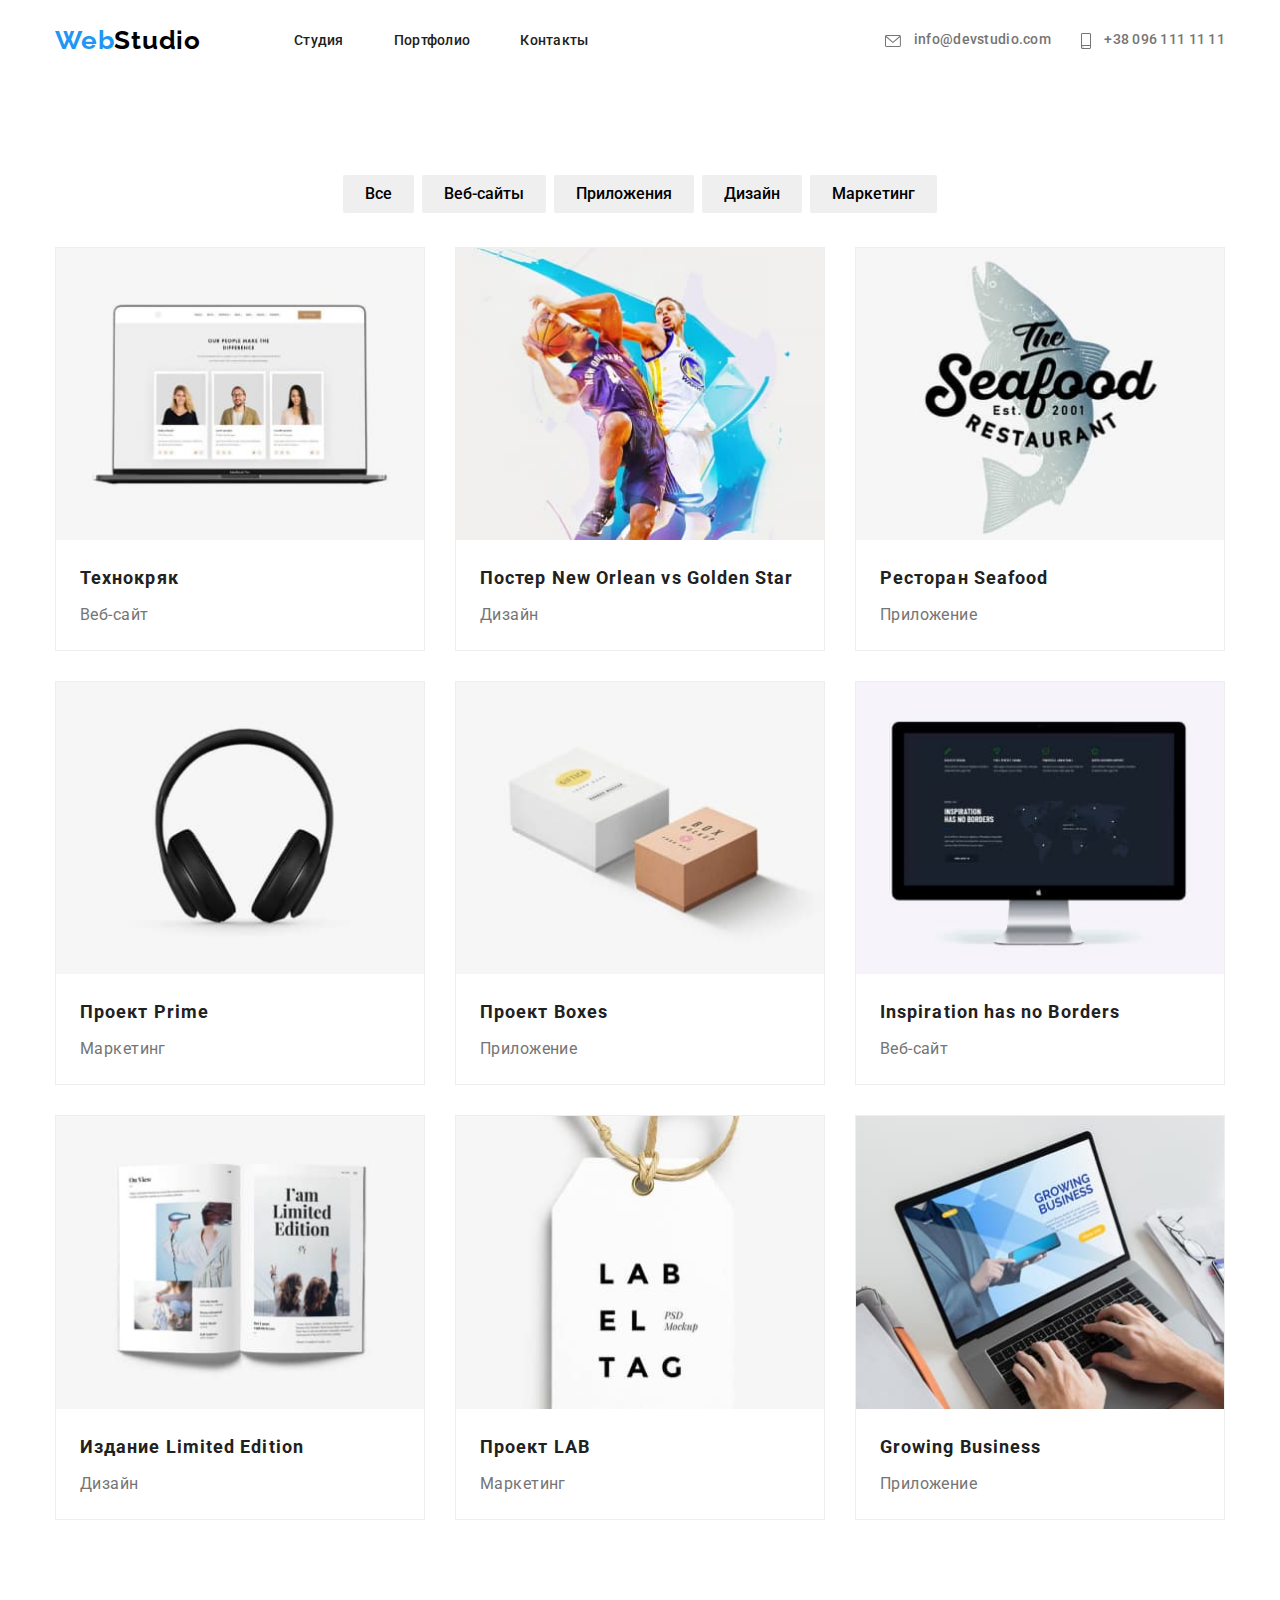
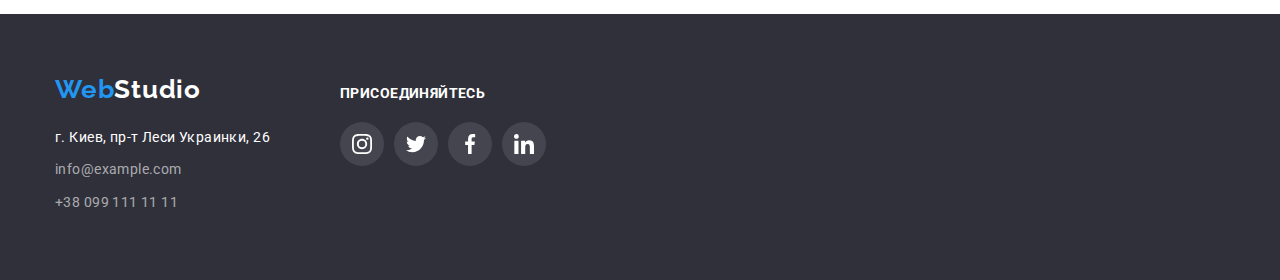
==== portfolio.html @ 5f9d294f "Добавляет материалы 4ой дз" ====
<!DOCTYPE html>
<html lang="ru">
<head>
    <meta charset="UTF-8">
    <meta name="viewport" content="width=device-width, initial-scale=1.0">
    <link href="https://fonts.googleapis.com/css2?family=Raleway:wght@700&family=Roboto:wght@400;500;700;900&display=fallback" rel="stylesheet">
    <link rel="stylesheet" href="./css/modern-normalize.css">
    <link rel="stylesheet" href="./css/styles.css">
    <title>Document</title>
</head>
<body>
    <header>
        <div class="container">
            <nav class="main-navigation">
                <a href="./index.html" class="logo"><span>Web</span>Studio</a>
    
                <ul class="navigation decoration">
                    <li class="item"><a href="./index.html" class="link accent">Студия</a></li>
                    <li class="item"><a href="./portfolio.html" class="link accent">Портфолио</a></li>
                    <li class="item"><a href="" class="link accent">Контакты</a></li>
                </ul>   
                <address class="contacts">
                    <a href="mailto:info@devstudio.com" class="link accent">
                       <svg class="icon-mail">
                           <use href="./images/sprite-icon.svg#icon-mail"></use>
                       </svg>
                        info@devstudio.com</a>
                    <a href="tel:+380961111111" class="link accent">
                        <svg class="icon-phone">
                            <use href="./images/sprite-icon.svg#icon-smartphone"></use>
                        </svg>
                        +38 096 111 11 11</a>
                </address>
            </nav>
        </div>
    </header>
    <main>
        <section class="portfolio">
            <!-- Заголовок потом будет скрыт в css -->
            <div class="container">
                <h1 class="portfolio-title">Наши работы</h1>
                <ul class="filter decoration">
                    <li class="item"><button type="button">Все</button></li>
                    <li class="item"><button type="button">Веб-сайты</button></li>
                    <li class="item"><button type="button">Приложения</button></li>
                    <li class="item"><button type="button">Дизайн</button></li>
                    <li class="item"><button type="button">Маркетинг</button></li>
                </ul>
                <ul class="works decoration">
                    <li class="works-item">
                        <a href="">
                            <img src="./images/project1.jpg" alt="Веб-сайт технокряк" width="370">
                            <div class="work-desc">
                                <h3 class="title">Технокряк</h3>
                                <p class="text">Веб-сайт</p>
                            </div>    
                        </a>
                    </li>
                    <li class="works-item">
                        <a href="">
                            <img src="./images/project2.jpg" alt="Дизайн постер New Orlean vs Golden Star" width="370">
                            <div class="work-desc">
                                <h3 class="title">Постер New Orlean vs Golden Star</h3>
                                <p class="text">Дизайн</p>
                            </div>
                        </a>
                    </li>
                    <li class="works-item">
                        <a href="">
                            <img src="./images/project3.jpg" alt="Приложение Рресторана Seafood" width="370">
                            <div class="work-desc">
                                <h3 class="title">Ресторан Seafood</h3>
                                <p class="text">Приложение</p>
                            </div>
                        </a>
                    </li>
                    <li class="works-item">
                        <a href="">
                            <img src="./images/project4.jpg" alt="Проект Prime" width="370">
                            <div class="work-desc">
                                <h3 class="title">Проект Prime</h3>
                                <p class="text">Маркетинг</p>
                            </div>
                        </a>
                    </li>
                    <li class="works-item">
                        <a href="">
                            <img src="./images/project5.jpg" alt="Приложение проекта Boxes" width="370">
                            <div class="work-desc">
                                <h3 class="title">Проект Boxes</h3>
                                <p class="text">Приложение</p>
                            </div>
                        </a>
                    </li>
                    <li class="works-item">
                        <a href="">
                            <img src="./images/project6.jpg" alt="Веб-сайт Inspiration has no Borders" width="370">
                            <div class="work-desc">
                                <h3 class="title">Inspiration has no Borders</h3>
                                <p class="text">Веб-сайт</p>
                            </div>
                        </a>
                    </li>
                    <li class="works-item">
                        <a href="">
                            <img src="./images/project7.jpg" alt="Дизайн издания Limited Edition" width="370">
                            <div class="work-desc">
                                <h3 class="title">Издание Limited Edition</h3>
                                <p class="text">Дизайн</p>
                            </div>
                        </a>
                    </li>
                    <li class="works-item">
                        <a href="">
                            <img src="./images/project8.jpg" alt="Проект LAB" width="370">
                            <div class="work-desc">
                                <h3 class="title">Проект LAB</h3>
                                <p class="text">Маркетинг</p>
                            </div>
                        </a>
                    </li>
                    <li class="works-item">
                        <a href="">
                            <img src="./images/project9.jpg" alt="Приложение Growing Business" width="370">
                            <div class="work-desc">
                                <h3 class="title">Growing Business</h3>
                                <p class="text">Приложение</p>
                            </div>
                        </a>
                    </li>
                </ul>
            </div>
        </section>
    </main>
    <footer class="footer">
        <div class="container flexbox">
            <div class="footer-contacts">
                <a href="/" class="logo inversion"><span>Web</span>Studio</a>
                <address class="direction">
                    г. Киев, пр-т Леси Украинки, 26 <br>
                    <a href="mailto:info@example.com" class="link item">info@example.com</a>
                    <a href="tel:+380991111111" class="link item">+38 099 111 11 11</a>
                </address>
            </div>
            <div class="footer-join">
                <h3 class="footer-title">присоединяйтесь</h3>
                <ul class="social-nav decoration">
                    <li class="social-item">
                        <a href="" class="social-link footer-social-link">
                             <svg class="social-icon footer-icon">
                                <use href="./images/sprite-icon.svg#icon-instagram"></use>
                            </svg>
                        </a>
                    </li>
                    <li class="social-item">
                        <a href="" class="social-link footer-social-link">
                             <svg class="social-icon footer-icon">
                                <use href="./images/sprite-icon.svg#icon-twitter"></use>
                            </svg>
                        </a>
                    </li>
                    <li class="social-item">
                        <a href="" class="social-link footer-social-link">
                             <svg class="social-icon footer-icon">
                                <use href="./images/sprite-icon.svg#icon-facebook"></use>
                            </svg>
                        </a>
                    </li>
                    <li class="social-item">
                        <a href="" class="social-link footer-social-link">
                             <svg class="social-icon footer-icon">
                                <use href="./images/sprite-icon.svg#icon-linkedin"></use>
                            </svg>
                        </a>
                    </li>
                </ul>
            </div>
        </div>
    </footer>
</body>
</html>
---- css/styles.css ----
/* Цвет основного текста  #757575
Вторичный цвет текста #212121
Белый #FFFFFF
Акцент #2196F3
Вторичный цвет фона #F5F4FA
Цвет логотипа #000000 
Футер rgba(255, 255, 255, 0.6) */

:root {
    --primary-text-color: #757575;
    --title-text-color: #212121;
    --accent-color: #2196F3;
    --primary-white-color: #ffffff;
    --secondary-background-color: #F5F4FA;
    --footer-text-color: rgba(255, 255, 255, 0.6);
    --logo-color: #000000 ;
    --footer-background-color: #2F303A;
}

body {
    font-family: 'Roboto', sans-serif;
    font-weight: 400;
    font-size: 14px;
    line-height: 1.7;
    letter-spacing: 0.03em;
    color: var(--primary-text-color);
}

img {
    display: block;
    width: 100%;
    height: auto;
}

.decoration {
    list-style: none;
}

a {
    text-decoration: none;
}

.container {
    width: 1200px;
    padding-left: 15px;
    padding-right: 15px;
    margin-left: auto;
    margin-right: auto;
}


/* Логотип */
.logo {
    margin-right: 93px;
    padding-top: 25px;
    padding-bottom: 25px;
    font-family: Raleway, sans-serif;
    font-weight: 700;
    font-size: 26px;
    line-height: 1.19;
    letter-spacing: 0.03em;
    color: var(--logo-color);
}
.logo span { color: var(--accent-color);}
/* Навигация */

.navigation .item + .item {
    margin-left: 50px;
}

.main-navigation {
    display: flex;
    align-items: center;
}

.navigation {
    display: flex;
    padding-left: 0;
}

.navigation .link {
    font-weight: 500;
    font-size: 14px;
    line-height: 1.14;
    letter-spacing: 0.02em;
    color: var(--title-text-color);
}

.contacts {
    display: flex;
    margin-left: auto;
}

.contacts .link + .link {
    margin-left: 30px;
}

.contacts .link {
    font-weight: 500;
    font-size: 14px;
    line-height: 1.14;
    letter-spacing: 0.02em;
    font-style: normal;
    color: var(--primary-text-color);
}

.accent:hover ,
.accent:focus {
    color: var(--accent-color);
}

.contacts .icon-mail {
    width: 16px;
    height: 12px;
    vertical-align: middle;
    margin-right: 10px;
    fill: var(--primary-text-color);
}

.contacts .link:hover .icon-mail,
.contacts .link:focus .icon-mail,
.contacts .link:hover .icon-phone,
.contacts .link:focus .icon-phone {
    fill: var(--accent-color);
}

.icon-phone {
    width: 10px;
    height: 16px;
    vertical-align: middle;
    margin-right: 10px;
    fill: var(--primary-text-color);
}



/* Блог Герой */

.hero {
    padding-top: 200px;
    padding-bottom: 200px;
    text-align: center;

    background-image: linear-gradient(
      rgba(47, 48, 58, 0.4),
      rgba(47, 48, 58, 0.4)
    ),
    url("../images/banner.jpg");
    background-repeat: no-repeat;
    background-position: center;
    background-size: cover;
}

.hero .title {
    width: 696px;
    margin-top: 0;
    margin-bottom: 30px;
    margin-left: auto;
    margin-right: auto;
    font-weight: 900;
    font-size: 44px;
    line-height: 1.37;
    text-align: center;
    letter-spacing: 0.06em;
    text-transform: uppercase;
    color: var(--primary-white-color);
}
.button {
    display: inline-block;
    padding-top: 10px;
    padding-bottom: 10px;
    padding-left: 32px;
    padding-right: 32px;
    border-radius: 4px;
    font-weight: 700;
    font-size: 16px;
    line-height: 1.87;
    letter-spacing: 0.06em;

    color: var(--primary-white-color);
    background-color: var(--accent-color);
}
/* Наши преимущества */
.advantages {
    padding-top: 94px;
}

.advantages .title {
    margin-top: 0;
    margin-bottom: 10px;
    font-weight: 700d;
    font-size: 14px;
    line-height: 1.14;
    letter-spacing: 0.03em;
    text-transform: uppercase;
    color: var(--title-text-color);
}

.advantages-item {
    display: flex;
    padding-left: 0;
    margin-top: 0;
    margin-bottom: 0;
}

.advantages-list {
    flex-basis: calc((100% - 3 * 30px) / 4);
}

.icon-background {
    background-color: var(--secondary-background-color);
    padding-top: 25px;
    padding-bottom: 25px;
    margin-bottom: 30px;
    text-align: center;
}

.advantages-icon {
    width: 70px;
    height: 70px;
}

.advantages-list:not(:last-child) {
    margin-right: 30px;
}

.advantages-text {
    margin-top: 0;
    margin-bottom: 0;
}

/* Чем мы занимаемся */

.services {
    padding-top: 94px;
    padding-bottom: 94px;
}

.services .primary,
.command .primary,
.clients .primary {
    margin-top: 0;
    margin-bottom: 50px;
    font-weight: 700;
    font-size: 36px;
    line-height: 1.17;
    text-align: center;
    letter-spacing: 0.03em;
    color: var(--title-text-color);
}

.services-items {
    display: flex;
    padding-left: 0;
    margin-top: 0;
    margin-bottom: 0;
}

.services-list:not(:last-child) {
    margin-right: 30px;
}

.services-list {
    display: block;
}

/* Наша команда */

.command {
    padding-top: 94px;
    padding-bottom: 94px;
    background-color: var(--secondary-background-color);
}

.command .title {
    margin-top: 0;
    margin-bottom: 10px;
    font-weight: 500;
    font-size: 16px;
    line-height: 1.18;
    letter-spacing: 0.03em;
    color: var(--title-text-color);
}

.command-items {
    display: flex;
    padding-left: 0;
    margin-top: 0;
    margin-bottom: 0;
}

.command-list {
    text-align: center;
    padding-bottom: 30px;
    background-color: var(--primary-white-color);
    box-shadow: 0px 1px 3px rgba(0, 0, 0, 0.12), 
    0px 1px 1px rgba(0, 0, 0, 0.14), 0px 2px 1px rgba(0, 0, 0, 0.2);
    border-radius: 0px 0px 4px 4px;
}

.command-list:not(:last-child) {
    margin-right: 30px;
}

.command-picture {
    margin-bottom: 30px;
}

.command .text {
    margin-top: 0;
    margin-bottom: 16px;
    font-size: 16px;
    line-height: 1.19;
    letter-spacing: 0.03em;
}

.social-nav {
    display: flex;
    justify-content: center;
    padding-left: 0;
}

.social-link {
    display: block;
    width: 44px;
    height: 44px;
    border-radius: 50%;
    display: flex;
    justify-content: center;
    align-items: center;
}

.social-item:not(:last-child) {
    margin-right: 10px;
}

.social-icon {
    width: 20px;
    height: 20px;
    fill: #AFB1B8;
}

.social-link:hover,
.social-link:focus {
    background-color: var(--accent-color);
}

.social-link:hover .social-icon,
.social-link:focus .social-icon {
    fill: var(--primary-white-color);
}

/* Постоянные клиенты */

.clients {
    padding-top: 94px;
    padding-bottom: 94px;
}

.clients-item:not(:last-child) {
    margin-right: 30px;
}

.clients-link {
    color: #afb1b8;
    display: flex;
    justify-content: center;
    align-items: center;
    width: 170px;
    height: 90px;
    border: 1px solid #afb1b8;
    border-radius: 4px;

}

.clients-icon {
    fill: currentColor;
}

.clients-link:hover,
.clients-link:focus {
    border: 1px solid var(--accent-color);
}

.clients-link:hover .clients-icon {
    fill: var(--accent-color);
}

/* Footer */

.footer {
    /* padding-top: 60px;
    padding-bottom: 60px; */
    background-color: var(--footer-background-color);
}

.flexbox {
    display: flex;
}

.footer-contacts {
    margin-right: 70px;
    padding-top: 60px;
    padding-bottom: 60px;
}

.direction {
    margin-top: 20px;
    font-style: normal;
    color: var(--primary-white-color);
}

.logo.inversion {
    color: var(--primary-white-color);
}

.footer .logo {
    padding-top: 0;
    padding-bottom: 0;
    margin-right: 0;
}

.direction .link {
    margin-top: 9px;
    display: block;
    color: var(--footer-text-color);
}

.footer-title {
    margin-top: 0;
    margin-bottom: 20px;
    text-transform: uppercase;
    color: var(--primary-white-color);
    font-size: 14px;
    line-height: 1.14;
    letter-spacing: 0.03em;
}

.footer-social-link {
    background-color: rgba(255, 255, 255, 0.1);
}

.social-icon.footer-icon {
    fill: var(--primary-white-color);
}

.footer-join {
    padding-top: 72px;
    padding-bottom: 100px;
}

/* .direction .link + .link {
    padding-top: 9px;
} */

/* Портфолио */

.portfolio {
    padding-top: 94px;
    padding-bottom: 94px;
}

.portfolio-title {
    display: none;
}

.filter {
    display: flex;
    justify-content: center;
    padding-left: 0;
    margin-top: 0;
    margin-bottom: 34px;
}

.filter .item + .item {
    margin-left: 8px;
}

.filter .item {
    color: var(--title-text-color);
    background-color: var(--secondary-background-color);
}

.portfolio button {
    display: block;
    padding: 6px 22px;
    border-radius: 4px;
    font-size: 16px;
    font-weight: 500;
    line-height: 1.6;
    border: 0;
}

.filter button:hover,
.filter button:focus {
    color: var(--primary-white-color);
    background-color: var(--accent-color);
    box-shadow: 0px 3px 1px rgba(0, 0, 0, 0.1), 
    0px 1px 2px rgba(0, 0, 0, 0.08), 0px 2px 2px rgba(0, 0, 0, 0.12);
}

.works .title {
    font-size: 18px;
    line-height: 2;
    letter-spacing: 0.06em;
    color: var(--title-text-color);
    margin-top: 0;
    margin-bottom: 4px;
}

.works .text {
    font-size: 16px;
    line-height: 30px;             
    letter-spacing: 1.9;
    color: var(--primary-text-color);
    margin-top: 0;
    margin-bottom: 0;
}

.portfolio .works {
    display: flex;
    flex-wrap: wrap;
    padding-left: 0;
    margin: -15px;
}

.works-item {
    margin: 15px;
    border: 1px solid #EEEEEE;
    width: calc((100% - 30px * 3) / 3);
}

.works-item:hover {
    box-shadow: 0px 1px 1px rgba(0, 0, 0, 0.12),
     0px 4px 4px rgba(0, 0, 0, 0.06), 1px 4px 6px rgba(0, 0, 0, 0.16);
}

.work-desc {
    padding: 20px 24px;
}
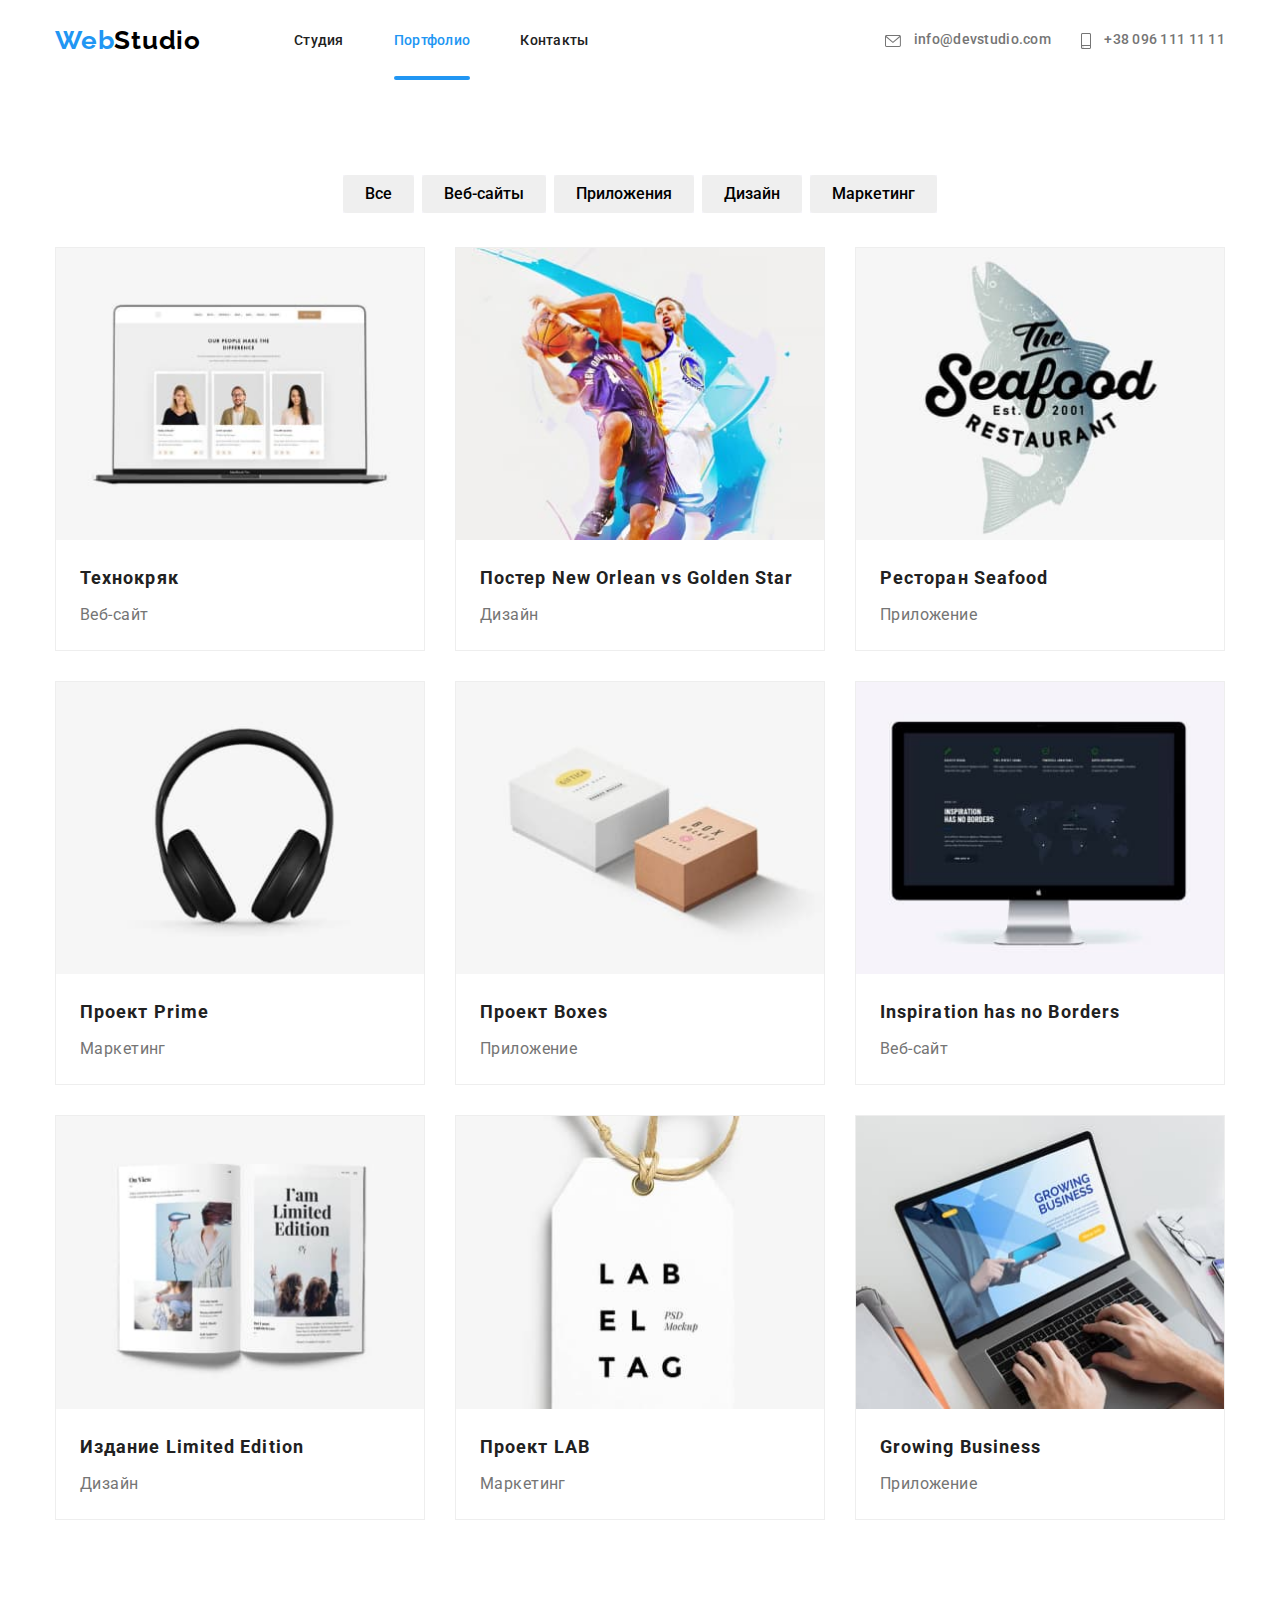
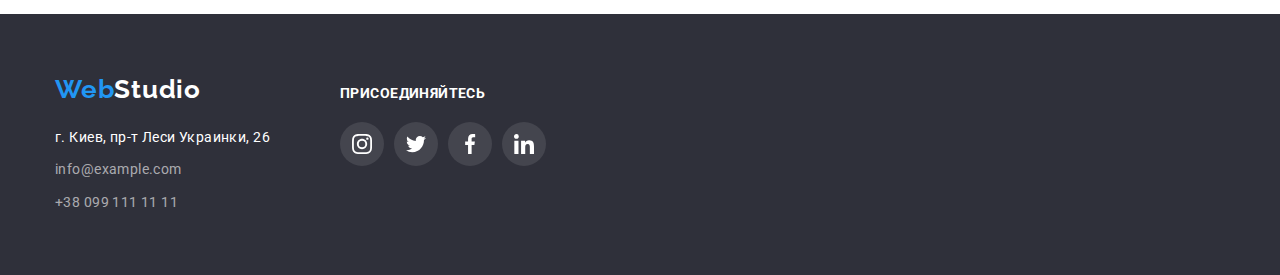
==== commit 4e1eadfb: "Добавляет черточку активной страницы и модальное окно" ====
--- a/portfolio.html
+++ b/portfolio.html
@@ -15,9 +15,9 @@
                 <a href="./index.html" class="logo"><span>Web</span>Studio</a>
     
                 <ul class="navigation decoration">
-                    <li class="item"><a href="./index.html" class="link accent">Студия</a></li>
-                    <li class="item"><a href="./portfolio.html" class="link accent">Портфолио</a></li>
-                    <li class="item"><a href="" class="link accent">Контакты</a></li>
+                    <li class="item"><a href="./index.html" class="link">Студия</a></li>
+                    <li class="item"><a href="./portfolio.html" class="link active">Портфолио</a></li>
+                    <li class="item"><a href="" class="link">Контакты</a></li>
                 </ul>   
                 <address class="contacts">
                     <a href="mailto:info@devstudio.com" class="link accent">
--- a/css/styles.css
+++ b/css/styles.css
@@ -34,6 +34,8 @@
 
 .decoration {
     list-style: none;
+    margin-top: 0;
+    margin-bottom: 0;
 }
 
 a {
@@ -79,11 +81,33 @@
 }
 
 .navigation .link {
+    position: relative;
+
     font-weight: 500;
     font-size: 14px;
     line-height: 1.14;
     letter-spacing: 0.02em;
+    padding: 32px 0;
     color: var(--title-text-color);
+
+    transition: color 250ms cubic-bezier(0.4, 0, 0.2, 1);
+}
+
+.link.active {
+    color: var(--accent-color);
+}
+
+.navigation .active::after {
+    position: absolute;
+    left: 0;
+    bottom: 0;
+
+    content: '';
+    width: 100%;
+    height: 4px;
+    display: block;
+    border-radius: 2px;
+    background-color: var(--accent-color);
 }
 
 .contacts {
@@ -102,10 +126,12 @@
     letter-spacing: 0.02em;
     font-style: normal;
     color: var(--primary-text-color);
-}
-
-.accent:hover ,
-.accent:focus {
+
+    transition: color 250ms cubic-bezier(0.4, 0, 0.2, 1);
+}
+
+.link:hover ,
+.link:focus {
     color: var(--accent-color);
 }
 
@@ -115,6 +141,8 @@
     vertical-align: middle;
     margin-right: 10px;
     fill: var(--primary-text-color);
+
+    transition: fill 250ms cubic-bezier(0.4, 0, 0.2, 1);
 }
 
 .contacts .link:hover .icon-mail,
@@ -130,6 +158,8 @@
     vertical-align: middle;
     margin-right: 10px;
     fill: var(--primary-text-color);
+
+    transition: fill 250ms cubic-bezier(0.4, 0, 0.2, 1);
 }
 
 
@@ -176,6 +206,7 @@
     font-size: 16px;
     line-height: 1.87;
     letter-spacing: 0.06em;
+    border: 0;
 
     color: var(--primary-white-color);
     background-color: var(--accent-color);
@@ -328,6 +359,8 @@
     display: flex;
     justify-content: center;
     align-items: center;
+
+    transition: background-color 250ms cubic-bezier(0.4, 0, 0.2, 1);
 }
 
 .social-item:not(:last-child) {
@@ -338,6 +371,8 @@
     width: 20px;
     height: 20px;
     fill: #AFB1B8;
+
+    transition: fill 250ms cubic-bezier(0.4, 0, 0.2, 1);
 }
 
 .social-link:hover,
@@ -371,10 +406,14 @@
     border: 1px solid #afb1b8;
     border-radius: 4px;
 
+    transition: border 250ms cubic-bezier(0.4, 0, 0.2, 1);
+
 }
 
 .clients-icon {
     fill: currentColor;
+
+    transition: fill 250ms cubic-bezier(0.4, 0, 0.2, 1);
 }
 
 .clients-link:hover,
@@ -438,6 +477,8 @@
 
 .footer-social-link {
     background-color: rgba(255, 255, 255, 0.1);
+
+    transition: background-color 250ms cubic-bezier(0.4, 0, 0.2, 1);
 }
 
 .social-icon.footer-icon {
@@ -537,4 +578,66 @@
 
 .work-desc {
     padding: 20px 24px;
+}
+
+/* Модальное окно */
+
+.backdrop {
+    position: fixed;
+    top: 0;
+    left: 0;
+
+    width: 100%;
+    height: 100vh;
+
+    background-color: rgba(0, 0, 0, 0.2);
+    opacity: 1;
+
+    transition: opacity 250ms cubic-bezier(0.4, 0, 0.2, 1);
+
+}
+
+.modal {
+    position: absolute;
+    top: 50%;
+    left: 50%;
+
+    transform: translate(-50%,-50%) scale(1);
+
+    min-width: 528px;
+    min-height: 581px;
+    background-color: var(--primary-white-color);
+
+    transition: transform 250ms cubic-bezier(0.4, 0, 0.2, 1);
+}
+
+.backdrop.is-hidden .modal {
+    transform: translate(-50%,-50%) scale(0.7);
+
+}
+
+.close-btn {
+    position: absolute;
+    top: 8px;
+    right: 8px;
+
+    display: flex;
+    justify-content: center;
+    align-items: center;
+    width: 30px;
+    height: 30px;
+    padding: 6px;
+    border: 1px solid rgba(0, 0, 0, 0.1);
+    border-radius: 50%;
+    background-color: var(--primary-white-color);
+}
+
+.close-icon {
+    width: 18px;
+    height: 18px;
+}
+
+.backdrop.is-hidden {
+    opacity: 0;
+    pointer-events: none;
 }